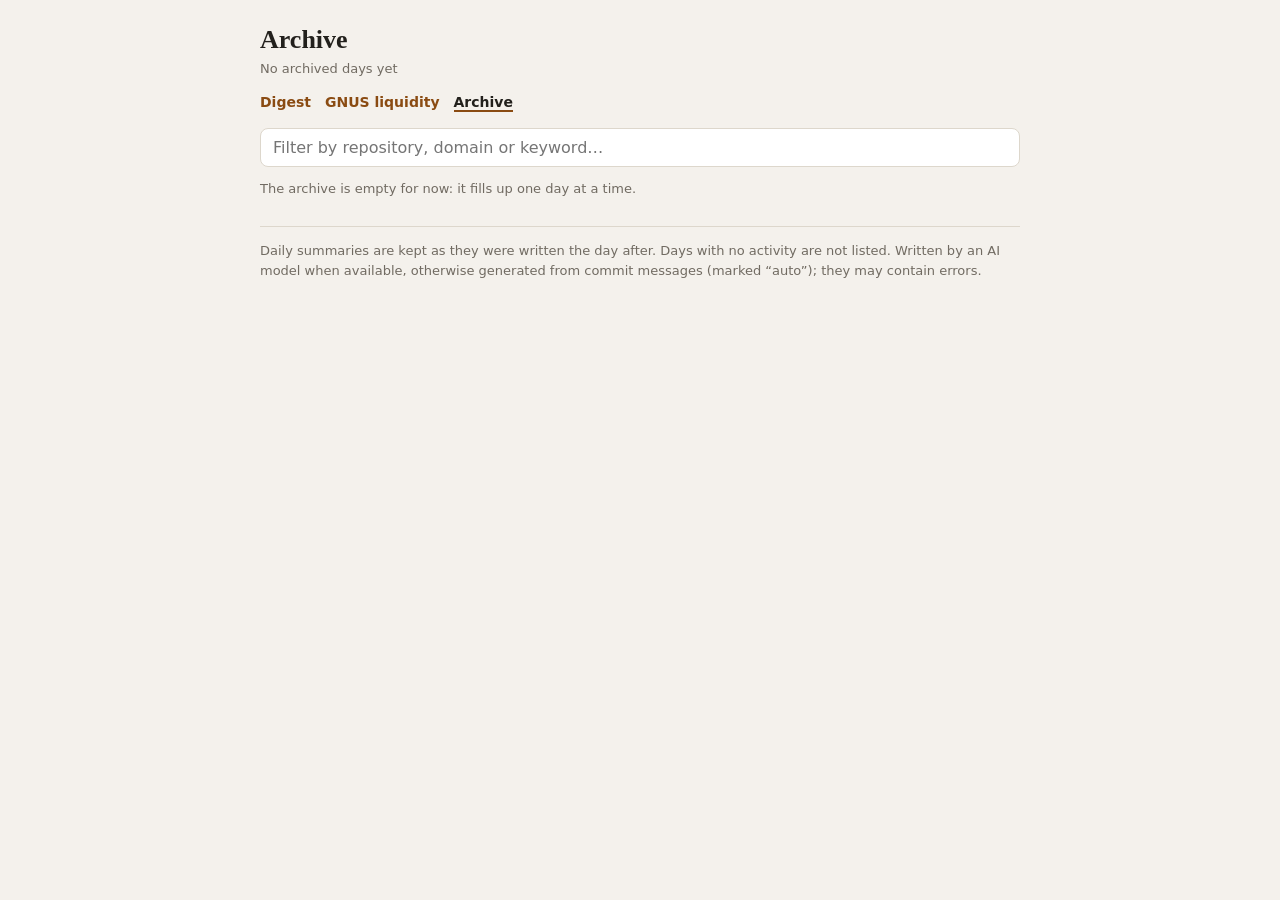
==== public/archive.html @ 00b783f1 "Add files via upload" ====
<!doctype html>
<html lang="en">
<head>
<meta charset="utf-8">
<meta name="viewport" content="width=device-width, initial-scale=1">
<title>GNUS digest — archive</title>
<meta name="description" content="Past daily summaries of the GeniusVentures GitHub activity, grouped by week.">
<meta property="og:type" content="website">
<meta property="og:title" content="GNUS digest — archive">
<meta property="og:description" content="Past daily summaries of the GeniusVentures GitHub activity, grouped by week.">
<meta property="og:url" content="https://gnus-digest.vercel.app/archive.html">
<meta property="og:image" content="https://gnus-digest.vercel.app/og.png">
<meta property="og:image:width" content="1200">
<meta property="og:image:height" content="630">
<meta name="twitter:card" content="summary_large_image">
<meta name="twitter:image" content="https://gnus-digest.vercel.app/og.png">
<link rel="icon" href="data:image/svg+xml,%3Csvg xmlns='http://www.w3.org/2000/svg' viewBox='0 0 100 100'%3E%3Ctext y='.9em' font-size='90'%3E%F0%9F%93%8A%3C/text%3E%3C/svg%3E">
<style>
  :root{--bg:#f4f1ec;--panel:#fff;--ink:#22201c;--mute:#716b62;--line:#ddd7cc;--accent:#8a4b12}
  @media (prefers-color-scheme:dark){:root{--bg:#1d1b18;--panel:#272420;--ink:#ece7de;--mute:#a39b8f;--line:#3a352e;--accent:#e0a367}}
  *{box-sizing:border-box}
  body{margin:0;padding:20px;background:var(--bg);color:var(--ink);font:16px/1.5 Georgia,"Times New Roman",serif}
  main{max-width:760px;margin:0 auto}
  h1{font-size:26px;margin:0 0 2px}
  .sub{color:var(--mute);font:13px system-ui,sans-serif;margin:0 0 18px}
  nav{font:14px system-ui,sans-serif;margin:0 0 18px}
  nav a{color:var(--accent);margin-right:14px;text-decoration:none;font-weight:600}
  nav a[aria-current]{color:var(--ink);border-bottom:2px solid var(--accent)}
  input{width:100%;font:16px system-ui,sans-serif;padding:9px 12px;border:1px solid var(--line);border-radius:8px;background:var(--panel);color:var(--ink);margin:0 0 14px}
  input:focus-visible,summary:focus-visible{outline:2px solid var(--accent);outline-offset:2px}
  details.week{background:var(--panel);border:1px solid var(--line);border-radius:8px;margin-bottom:10px;padding:2px 16px}
  details.week > summary{cursor:pointer;list-style:none;padding:12px 0;font:600 14px system-ui,sans-serif}
  details.week > summary::-webkit-details-marker{display:none}
  details.week > summary::before{content:"▸ ";color:var(--accent)}
  details.week[open] > summary::before{content:"▾ "}
  summary .tot{color:var(--mute);font-weight:400}
  .day{padding:10px 0;border-top:1px solid var(--line)}
  .day .d{font:600 12px system-ui,sans-serif;color:var(--mute);letter-spacing:.03em;margin-bottom:3px}
  .day .t{margin:0 0 6px}
  .chips{display:flex;flex-wrap:wrap;gap:6px}
  .chip{font:12px system-ui,sans-serif;border:1px solid var(--line);border-radius:12px;padding:1px 9px;color:var(--mute)}
  .chip.rel a{color:var(--accent);text-decoration:none;font-weight:600}
  .auto{font:11px system-ui,sans-serif;color:var(--mute);margin-left:6px;border:1px dashed var(--line);border-radius:8px;padding:0 6px}
  footer{margin:30px 0 10px;padding-top:14px;border-top:1px solid var(--line);font:13px/1.55 system-ui,sans-serif;color:var(--mute)}
</style>
</head>
<body>
<main>
  <h1>Archive</h1>
  <p class="sub" id="meta">Loading…</p>
  <nav><a href="./">Digest</a><a href="liquidity.html">GNUS liquidity</a><a href="archive.html" aria-current="page">Archive</a></nav>
  <input id="q" type="search" placeholder="Filter by repository, domain or keyword…" aria-label="Filter the archive">
  <div id="weeks"></div>
  <footer>Daily summaries are kept as they were written the day after. Days with no activity are not listed. Written by an AI model when available, otherwise generated from commit messages (marked “auto”); they may contain errors.</footer>
</main>
<script>
const el = (tag, text, cls) => { const e = document.createElement(tag); if (text != null) e.textContent = text; if (cls) e.className = cls; return e; };
const safeUrl = u => /^https:\/\/github\.com\//.test(u) ? u : null;
const fmtDay = s => new Date(s + 'T12:00:00Z').toLocaleDateString('en-GB', { weekday: 'long', day: 'numeric', month: 'long', year: 'numeric', timeZone: 'UTC' });
const monday = s => { const d = new Date(s + 'T12:00:00Z'); d.setUTCDate(d.getUTCDate() - ((d.getUTCDay() + 6) % 7)); return d.toISOString().slice(0, 10); };

let ALL = [];
function render(filter) {
  const box = document.getElementById('weeks'); box.textContent = '';
  const f = (filter || '').trim().toLowerCase();
  const match = e => !f || [e.text, ...(e.repos || []), ...(e.domains || []).map(x => x.name), ...(e.releases || []).map(r => `${r.repo} ${r.tag}`)].join(' ').toLowerCase().includes(f);
  const weeks = new Map();
  for (const e of ALL.filter(match)) { const k = monday(e.date); if (!weeks.has(k)) weeks.set(k, []); weeks.get(k).push(e); }
  if (!weeks.size) { box.append(el('p', f ? 'Nothing matches this filter.' : 'The archive is empty for now: it fills up one day at a time.', 'sub')); return; }
  let n = 0;
  for (const [wk, entries] of [...weeks].sort((a, b) => b[0].localeCompare(a[0]))) {
    entries.sort((a, b) => b.date.localeCompare(a.date));
    const det = el('details', null, 'week'); if (n++ < 2 || f) det.open = true;
    const repos = new Set(entries.flatMap(e => e.repos || []));
    const sum = el('summary'); sum.append(document.createTextNode('Week of ' + new Date(wk + 'T12:00:00Z').toLocaleDateString('en-GB', { day: 'numeric', month: 'long', year: 'numeric', timeZone: 'UTC' })),
      el('span', ` · ${entries.reduce((s, e) => s + (e.commits || 0), 0)} commits · ${repos.size} repos · ${entries.length} active day${entries.length === 1 ? '' : 's'}`, 'tot'));
    det.append(sum);
    for (const e of entries) {
      const day = el('div', null, 'day'), d = el('div', fmtDay(e.date), 'd'); if (!e.ai) d.append(el('span', 'auto', 'auto'));
      day.append(d, el('p', e.text, 't'));
      const chips = el('div', null, 'chips');
      for (const g of (e.domains || [])) chips.append(el('span', `${g.name} · ${g.commits}`, 'chip'));
      for (const r of (e.releases || [])) { const c = el('span', null, 'chip rel'), a = el('a', `${r.repo} ${r.tag}`); const u = safeUrl(r.url); if (u) { a.href = u; a.target = '_blank'; a.rel = 'noopener noreferrer'; } c.append(a); chips.append(c); }
      if (chips.children.length) day.append(chips);
      det.append(day);
    }
    box.append(det);
  }
}
fetch('archive.json', { cache: 'no-store' }).then(r => r.ok ? r.json() : []).catch(() => []).then(a => {
  ALL = Array.isArray(a) ? a : [];
  document.getElementById('meta').textContent = ALL.length ? `${ALL.length} days of activity since ${new Date(ALL[0].date + 'T12:00:00Z').toLocaleDateString('en-GB', { day: 'numeric', month: 'long', year: 'numeric', timeZone: 'UTC' })}` : 'No archived days yet';
  render('');
  document.getElementById('q').addEventListener('input', e => render(e.target.value));
});
</script>
</body>
</html>
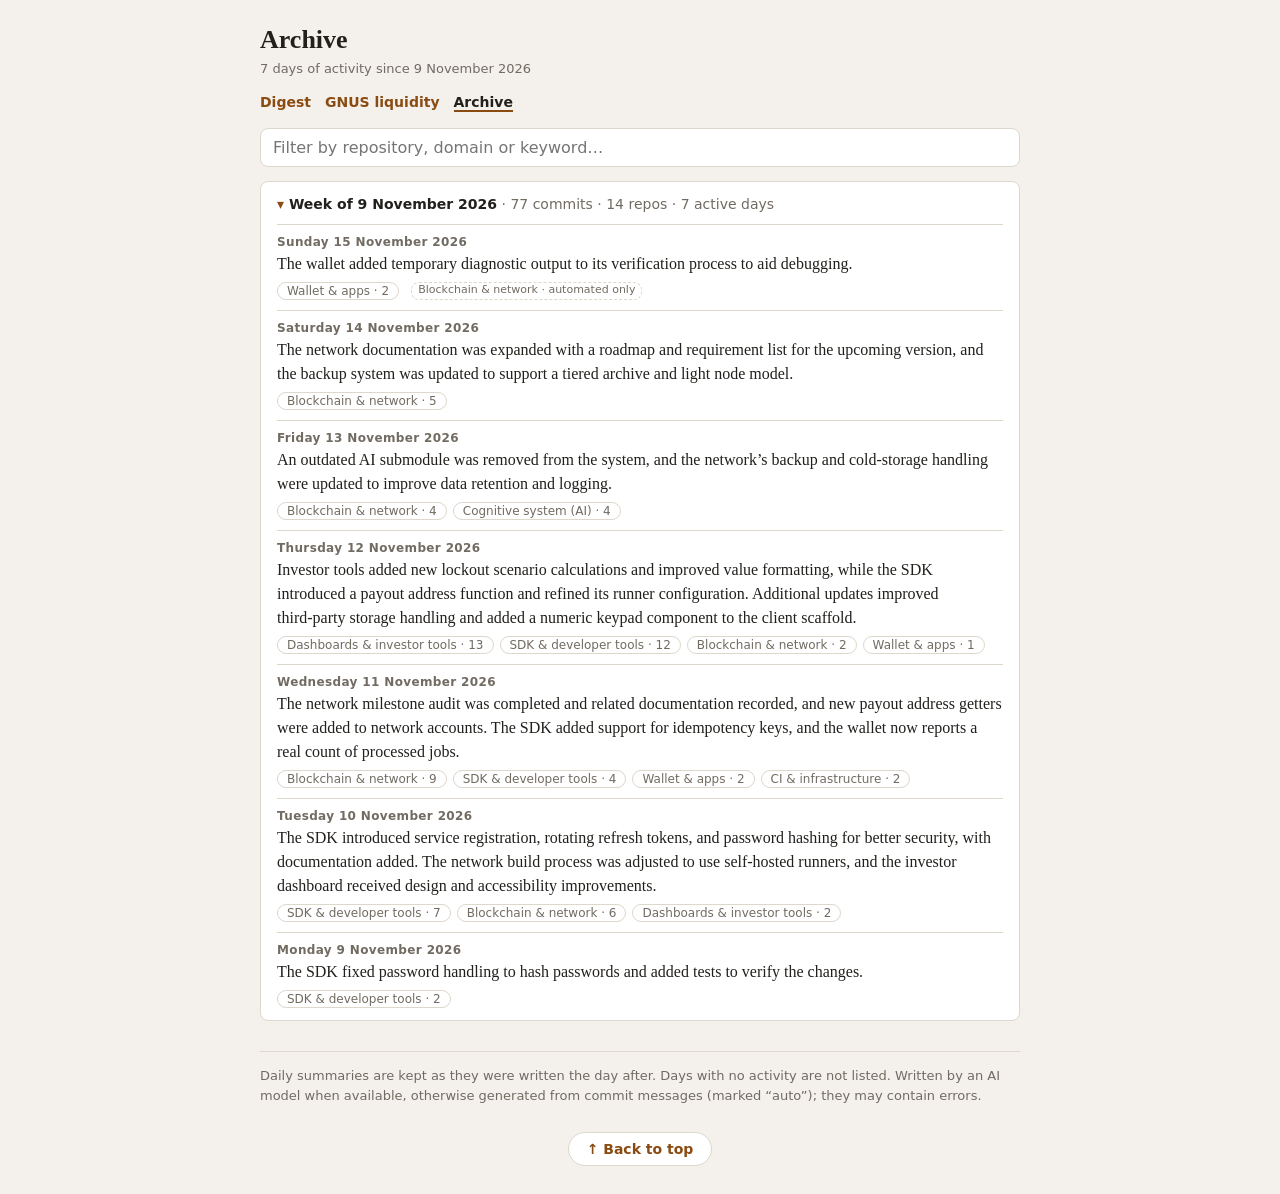
==== commit 3e5fc7c5: "Enhance archive page with back-to-top button Added a 'Back to top' button and updated chip display l" ====
--- a/public/archive.html
+++ b/public/archive.html
@@ -39,9 +39,14 @@
   .day .t{margin:0 0 6px}
   .chips{display:flex;flex-wrap:wrap;gap:6px}
   .chip{font:12px system-ui,sans-serif;border:1px solid var(--line);border-radius:12px;padding:1px 9px;color:var(--mute)}
+  .chip.auto{border-style:dashed}
   .chip.rel a{color:var(--accent);text-decoration:none;font-weight:600}
   .auto{font:11px system-ui,sans-serif;color:var(--mute);margin-left:6px;border:1px dashed var(--line);border-radius:8px;padding:0 6px}
   footer{margin:30px 0 10px;padding-top:14px;border-top:1px solid var(--line);font:13px/1.55 system-ui,sans-serif;color:var(--mute)}
+  .totop{text-align:center;margin:26px 0 8px}
+  .totop button{font:600 14px system-ui,sans-serif;background:var(--panel);color:var(--accent);border:1px solid var(--line);border-radius:20px;padding:8px 18px;cursor:pointer;width:auto}
+  .totop button:hover{border-color:var(--accent)}
+  .totop button:focus-visible{outline:2px solid var(--accent);outline-offset:2px}
 </style>
 </head>
 <body>
@@ -52,8 +57,10 @@
   <input id="q" type="search" placeholder="Filter by repository, domain or keyword…" aria-label="Filter the archive">
   <div id="weeks"></div>
   <footer>Daily summaries are kept as they were written the day after. Days with no activity are not listed. Written by an AI model when available, otherwise generated from commit messages (marked “auto”); they may contain errors.</footer>
+  <div class="totop"><button type="button" id="toTop">↑ Back to top</button></div>
 </main>
 <script>
+document.getElementById('toTop').addEventListener('click', () => window.scrollTo({ top: 0, behavior: window.matchMedia('(prefers-reduced-motion: reduce)').matches ? 'auto' : 'smooth' }));
 const el = (tag, text, cls) => { const e = document.createElement(tag); if (text != null) e.textContent = text; if (cls) e.className = cls; return e; };
 const safeUrl = u => /^https:\/\/github\.com\//.test(u) ? u : null;
 const fmtDay = s => new Date(s + 'T12:00:00Z').toLocaleDateString('en-GB', { weekday: 'long', day: 'numeric', month: 'long', year: 'numeric', timeZone: 'UTC' });
@@ -79,7 +86,7 @@
       const day = el('div', null, 'day'), d = el('div', fmtDay(e.date), 'd'); if (!e.ai) d.append(el('span', 'auto', 'auto'));
       day.append(d, el('p', e.text, 't'));
       const chips = el('div', null, 'chips');
-      for (const g of (e.domains || [])) chips.append(el('span', `${g.name} · ${g.commits}`, 'chip'));
+      for (const g of (e.domains || [])) chips.append(el('span', g.commits ? `${g.name} · ${g.commits}` : `${g.name} · automated only`, g.commits ? 'chip' : 'chip auto'));
       for (const r of (e.releases || [])) { const c = el('span', null, 'chip rel'), a = el('a', `${r.repo} ${r.tag}`); const u = safeUrl(r.url); if (u) { a.href = u; a.target = '_blank'; a.rel = 'noopener noreferrer'; } c.append(a); chips.append(c); }
       if (chips.children.length) day.append(chips);
       det.append(day);
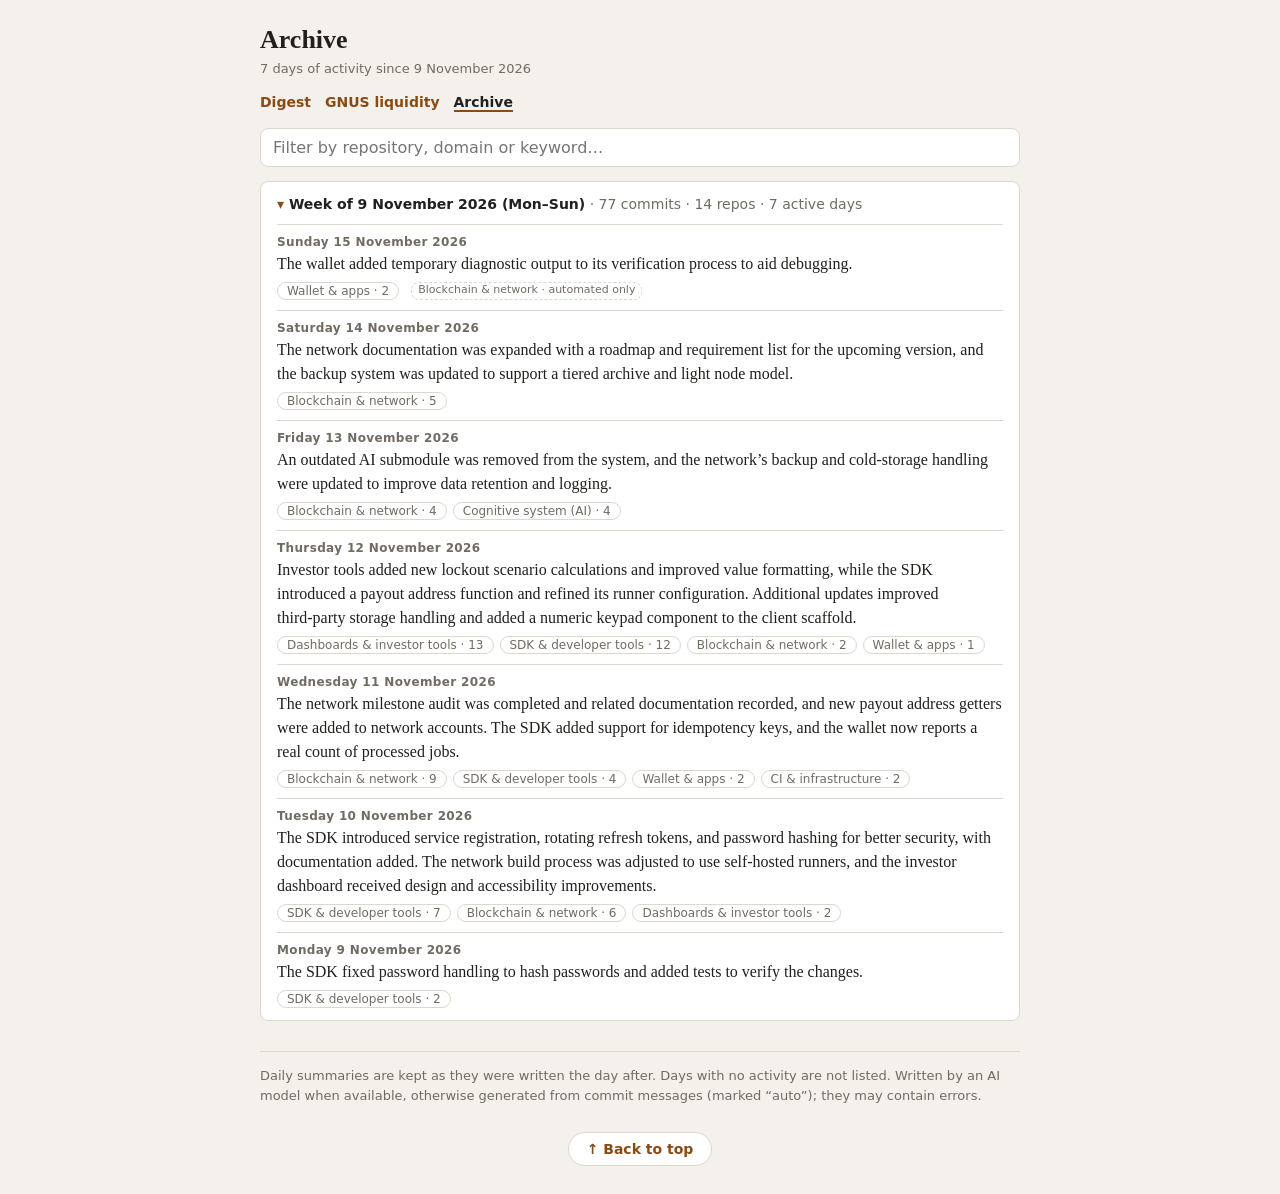
==== commit e8db191a: "Add '(Mon–Sun)' to week summary in archive.html" ====
--- a/public/archive.html
+++ b/public/archive.html
@@ -79,7 +79,7 @@
     entries.sort((a, b) => b.date.localeCompare(a.date));
     const det = el('details', null, 'week'); if (n++ < 2 || f) det.open = true;
     const repos = new Set(entries.flatMap(e => e.repos || []));
-    const sum = el('summary'); sum.append(document.createTextNode('Week of ' + new Date(wk + 'T12:00:00Z').toLocaleDateString('en-GB', { day: 'numeric', month: 'long', year: 'numeric', timeZone: 'UTC' })),
+    const sum = el('summary'); sum.append(document.createTextNode('Week of ' + new Date(wk + 'T12:00:00Z').toLocaleDateString('en-GB', { day: 'numeric', month: 'long', year: 'numeric', timeZone: 'UTC' }) + ' (Mon–Sun)'),
       el('span', ` · ${entries.reduce((s, e) => s + (e.commits || 0), 0)} commits · ${repos.size} repos · ${entries.length} active day${entries.length === 1 ? '' : 's'}`, 'tot'));
     det.append(sum);
     for (const e of entries) {
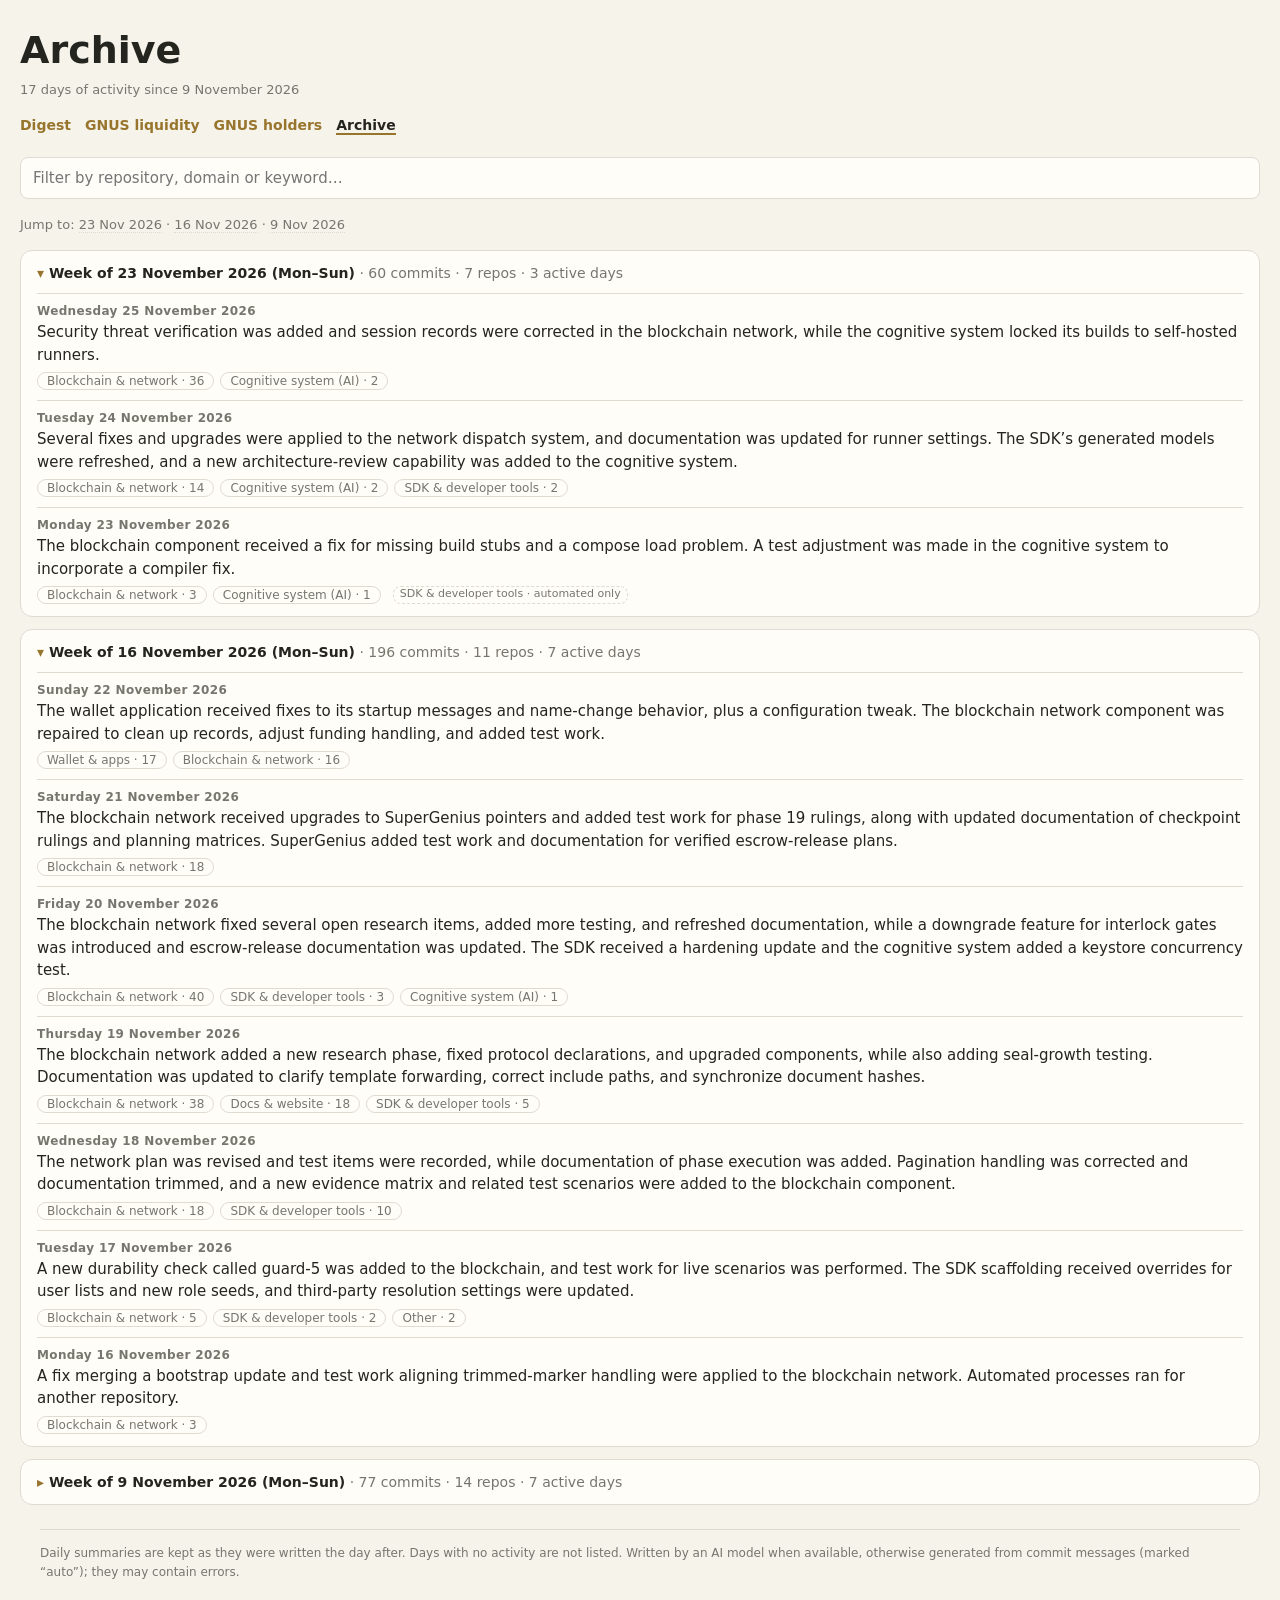
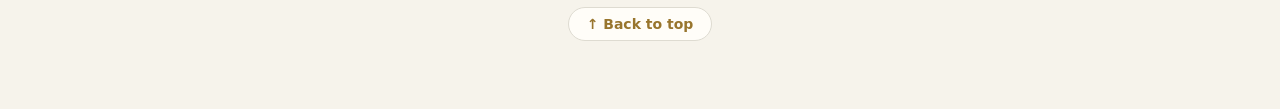
==== commit fbe075db: "feat: unify GNUS Digest pages and navigation" ====
--- a/public/archive.html
+++ b/public/archive.html
@@ -47,14 +47,38 @@
   .totop button{font:600 14px system-ui,sans-serif;background:var(--panel);color:var(--accent);border:1px solid var(--line);border-radius:20px;padding:8px 18px;cursor:pointer;width:auto}
   .totop button:hover{border-color:var(--accent)}
   .totop button:focus-visible{outline:2px solid var(--accent);outline-offset:2px}
+
+  nav.jump {
+    font: 13px/1.8 system-ui, sans-serif;
+    color: var(--mute);
+    margin: 0 0 14px;
+  }
+  nav.jump a {
+    color: var(--mute);
+    font-weight: 400;
+    margin: 0;
+    text-decoration: none;
+    border-bottom: 1px dotted var(--line);
+  }
+  nav.jump a:hover {
+    color: var(--accent);
+    border-bottom-color: var(--accent);
+  }
+  details.week {
+    scroll-margin-top: 12px;
+  }
 </style>
+  <link rel="stylesheet" href="site.css">
 </head>
 <body>
 <main>
   <h1>Archive</h1>
   <p class="sub" id="meta">Loading…</p>
-  <nav><a href="./">Digest</a><a href="liquidity.html">GNUS liquidity</a><a href="archive.html" aria-current="page">Archive</a></nav>
+  <nav><a href="./">Digest</a><a href="liquidity.html">GNUS liquidity</a><a href="holders.html">GNUS holders</a><a href="archive.html" aria-current="page">Archive</a></nav>
   <input id="q" type="search" placeholder="Filter by repository, domain or keyword…" aria-label="Filter the archive">
+  <nav class="jump" id="weekJump" aria-label="Jump to archive week" hidden>
+    Jump to:
+  </nav>
   <div id="weeks"></div>
   <footer>Daily summaries are kept as they were written the day after. Days with no activity are not listed. Written by an AI model when available, otherwise generated from commit messages (marked “auto”); they may contain errors.</footer>
   <div class="totop"><button type="button" id="toTop">↑ Back to top</button></div>
@@ -68,7 +92,12 @@
 
 let ALL = [];
 function render(filter) {
-  const box = document.getElementById('weeks'); box.textContent = '';
+  const box = document.getElementById('weeks');
+  box.textContent = '';
+
+  const jump = document.getElementById('weekJump');
+  jump.replaceChildren(document.createTextNode('Jump to: '));
+  jump.hidden = true;
   const f = (filter || '').trim().toLowerCase();
   const match = e => !f || [e.text, ...(e.repos || []), ...(e.domains || []).map(x => x.name), ...(e.releases || []).map(r => `${r.repo} ${r.tag}`)].join(' ').toLowerCase().includes(f);
   const weeks = new Map();
@@ -77,7 +106,26 @@
   let n = 0;
   for (const [wk, entries] of [...weeks].sort((a, b) => b[0].localeCompare(a[0]))) {
     entries.sort((a, b) => b.date.localeCompare(a.date));
-    const det = el('details', null, 'week'); if (n++ < 2 || f) det.open = true;
+    const det = el('details', null, 'week');
+    det.id = 'week-' + wk;
+    if (n++ < 2 || f) det.open = true;
+
+    const jumpDate = new Date(wk + 'T12:00:00Z').toLocaleDateString('en-GB', {
+      day: 'numeric',
+      month: 'short',
+      year: 'numeric',
+      timeZone: 'UTC'
+    });
+
+    if (jump.querySelector('a')) {
+      jump.append(document.createTextNode(' · '));
+    }
+
+    const jumpLink = el('a', jumpDate);
+    jumpLink.href = '#' + det.id;
+    jump.append(jumpLink);
+    jump.hidden = false;
+
     const repos = new Set(entries.flatMap(e => e.repos || []));
     const sum = el('summary'); sum.append(document.createTextNode('Week of ' + new Date(wk + 'T12:00:00Z').toLocaleDateString('en-GB', { day: 'numeric', month: 'long', year: 'numeric', timeZone: 'UTC' }) + ' (Mon–Sun)'),
       el('span', ` · ${entries.reduce((s, e) => s + (e.commits || 0), 0)} commits · ${repos.size} repos · ${entries.length} active day${entries.length === 1 ? '' : 's'}`, 'tot'));
--- a/public/site.css
+++ b/public/site.css
@@ -0,0 +1,246 @@
+:root {
+  color-scheme: light dark;
+  --bg: #f6f3eb;
+  --panel: #fffdf8;
+  --ink: #25251f;
+  --mute: #77766e;
+  --line: #dedbd1;
+  --accent: #98752d;
+  --good: #287a49;
+  --bad: #b43d32;
+}
+
+@media (prefers-color-scheme: dark) {
+  :root {
+    --bg: #171814;
+    --panel: #22231e;
+    --ink: #eeede5;
+    --mute: #aaa99f;
+    --line: #414139;
+    --accent: #d8b56c;
+    --good: #75c792;
+    --bad: #f08a80;
+  }
+}
+
+* {
+  box-sizing: border-box;
+}
+
+html {
+  scroll-behavior: smooth;
+}
+
+body {
+  margin: 0;
+  padding: 0;
+  background: var(--bg);
+  color: var(--ink);
+  font: 15px/1.5 system-ui, sans-serif;
+}
+
+main {
+  width: 100%;
+  max-width: 1600px;
+  margin: 0 auto;
+  padding: 28px 20px 60px;
+}
+
+nav {
+  font: 14px system-ui, sans-serif;
+  margin: 0 0 24px;
+}
+
+nav a {
+  color: var(--accent);
+  margin-right: 14px;
+  text-decoration: none;
+  font-weight: 600;
+}
+
+nav a:hover {
+  text-decoration: underline;
+  text-underline-offset: 4px;
+}
+
+nav a[aria-current] {
+  color: var(--ink);
+  border-bottom: 2px solid var(--accent);
+}
+
+h1 {
+  font-size: clamp(27px, 5vw, 38px);
+  line-height: 1.2;
+  margin: 0 0 8px;
+}
+
+h2 {
+  font-size: 18px;
+  line-height: 1.35;
+  margin: 24px 0 10px;
+  color: var(--ink);
+  letter-spacing: normal;
+  text-transform: none;
+}
+
+h3 {
+  color: var(--ink);
+}
+
+.sub,
+.muted {
+  color: var(--mute);
+}
+
+.sub {
+  font-size: 13px;
+  margin: 0 0 20px;
+}
+
+.card,
+.panel,
+details.week,
+.info > div,
+.notice,
+.table-wrap,
+.wrap {
+  background: var(--panel);
+  border: 1px solid var(--line);
+  border-radius: 12px;
+}
+
+.card,
+.panel {
+  padding: 16px;
+}
+
+.card {
+  margin-bottom: 12px;
+}
+
+.panel {
+  width: 100%;
+  max-width: 1200px;
+  margin: 14px auto;
+}
+
+details.week {
+  margin-bottom: 12px;
+  padding: 2px 16px;
+}
+
+input,
+textarea,
+select,
+button {
+  font: inherit;
+  border: 1px solid var(--line);
+  border-radius: 8px;
+  padding: 9px 12px;
+  background: var(--panel);
+  color: var(--ink);
+}
+
+button {
+  cursor: pointer;
+  font-weight: 650;
+}
+
+button:hover:not(:disabled) {
+  border-color: var(--accent);
+}
+
+button:disabled {
+  opacity: .5;
+  cursor: wait;
+}
+
+button.active {
+  border-color: var(--accent);
+  color: var(--accent);
+}
+
+input:focus-visible,
+textarea:focus-visible,
+select:focus-visible,
+button:focus-visible,
+summary:focus-visible {
+  outline: 2px solid var(--accent);
+  outline-offset: 2px;
+}
+
+input,
+textarea,
+select {
+  accent-color: var(--accent);
+}
+
+table {
+  border-collapse: collapse;
+}
+
+th,
+td {
+  border-bottom: 1px solid var(--line);
+}
+
+th {
+  color: var(--mute);
+}
+
+td a,
+a {
+  text-decoration-color: var(--line);
+}
+
+footer {
+  width: 100%;
+  max-width: 1200px;
+  margin: 24px auto 0;
+  padding-top: 14px;
+  border-top: 1px solid var(--line);
+  color: var(--mute);
+  font: 12px/1.55 system-ui, sans-serif;
+}
+
+footer a {
+  color: var(--accent);
+}
+
+.totop button {
+  background: var(--panel);
+  color: var(--accent);
+  border: 1px solid var(--line);
+  border-radius: 20px;
+}
+
+@media (max-width: 600px) {
+  main {
+    padding: 20px 12px 40px;
+  }
+
+  .card,
+  .panel {
+    padding: 12px;
+  }
+
+  nav {
+    display: flex;
+    flex-wrap: wrap;
+    gap: 8px 14px;
+  }
+
+  nav a {
+    margin-right: 0;
+  }
+
+  h1 {
+    font-size: 27px;
+  }
+}
+
+
+.totop {
+  text-align: center;
+  margin: 26px 0 8px;
+}
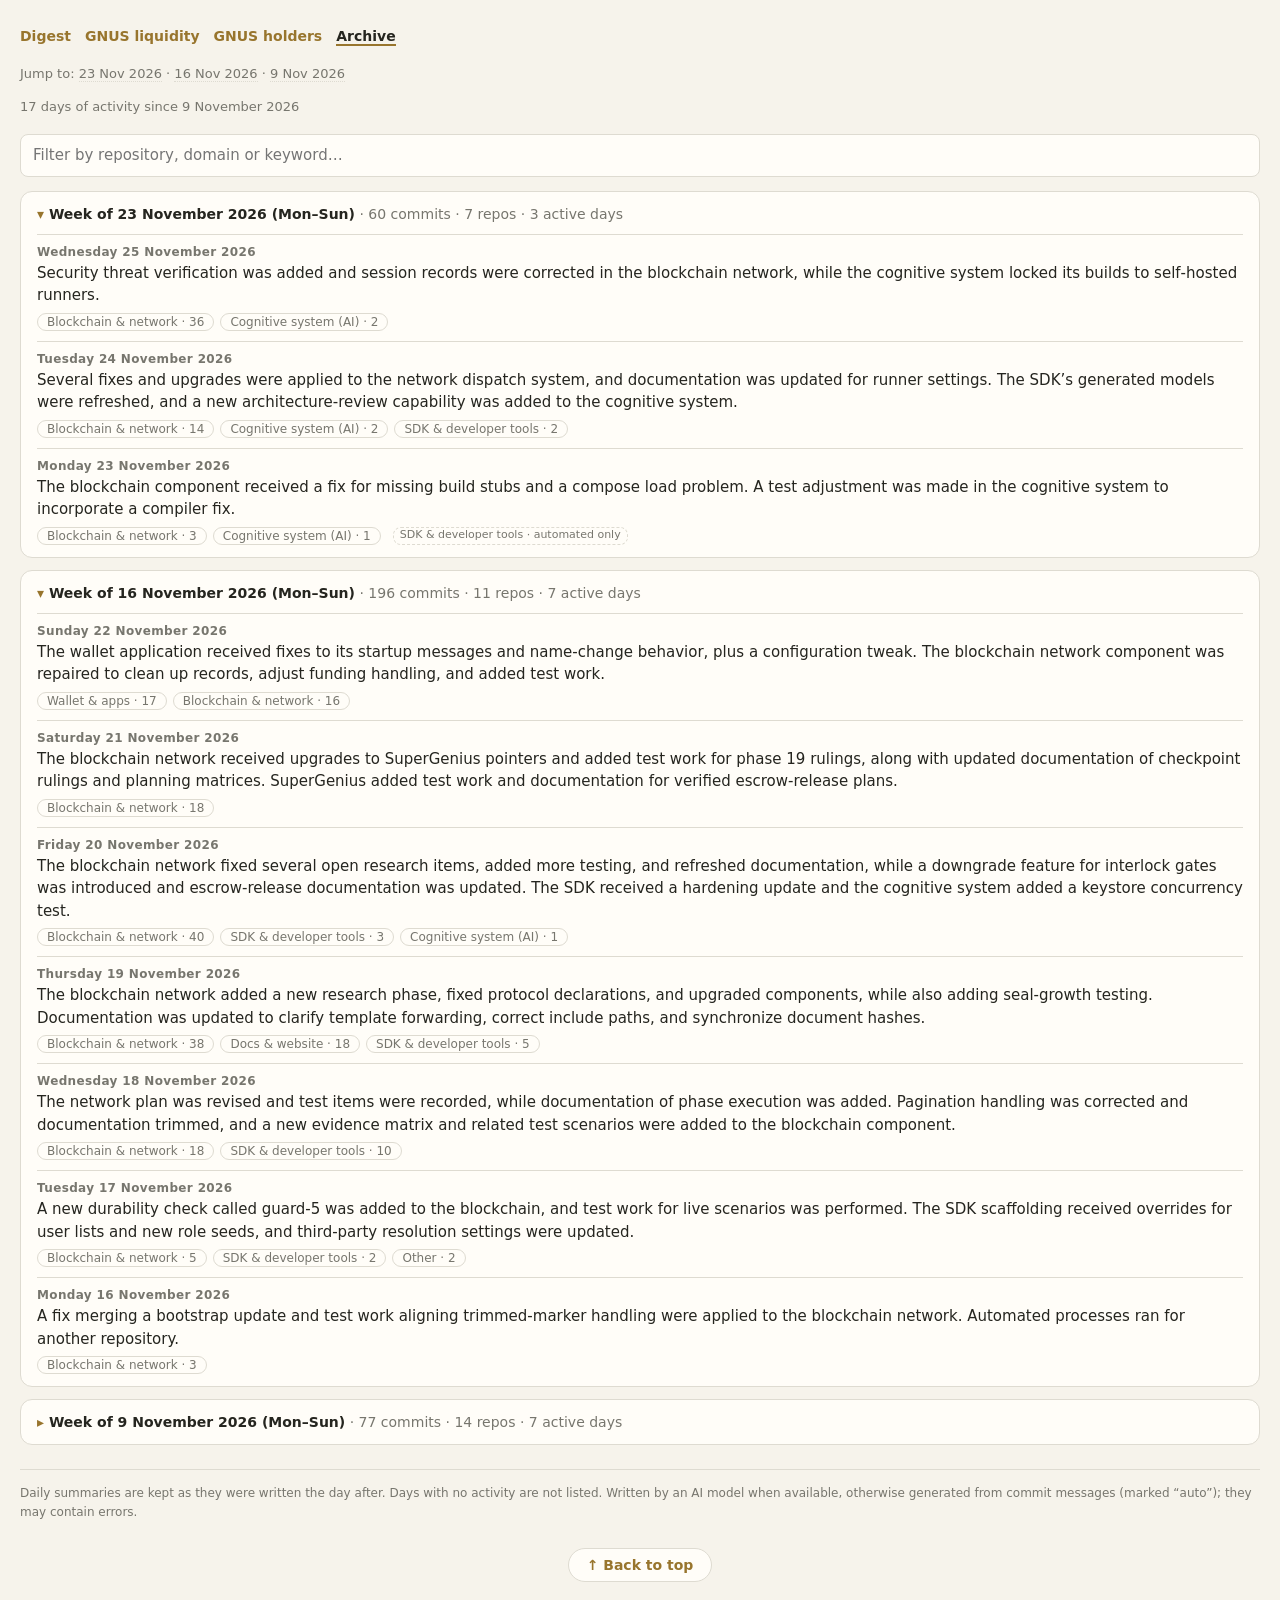
==== commit 31586caf: "Harmonize site styles and responsive layouts" ====
--- a/public/archive.html
+++ b/public/archive.html
@@ -15,70 +15,19 @@
 <meta name="twitter:card" content="summary_large_image">
 <meta name="twitter:image" content="https://gnus-digest.vercel.app/og.png">
 <link rel="icon" href="data:image/svg+xml,%3Csvg xmlns='http://www.w3.org/2000/svg' viewBox='0 0 100 100'%3E%3Ctext y='.9em' font-size='90'%3E%F0%9F%93%8A%3C/text%3E%3C/svg%3E">
-<style>
-  :root{--bg:#f4f1ec;--panel:#fff;--ink:#22201c;--mute:#716b62;--line:#ddd7cc;--accent:#8a4b12}
-  @media (prefers-color-scheme:dark){:root{--bg:#1d1b18;--panel:#272420;--ink:#ece7de;--mute:#a39b8f;--line:#3a352e;--accent:#e0a367}}
-  *{box-sizing:border-box}
-  body{margin:0;padding:20px;background:var(--bg);color:var(--ink);font:16px/1.5 Georgia,"Times New Roman",serif}
-  main{max-width:760px;margin:0 auto}
-  h1{font-size:26px;margin:0 0 2px}
-  .sub{color:var(--mute);font:13px system-ui,sans-serif;margin:0 0 18px}
-  nav{font:14px system-ui,sans-serif;margin:0 0 18px}
-  nav a{color:var(--accent);margin-right:14px;text-decoration:none;font-weight:600}
-  nav a[aria-current]{color:var(--ink);border-bottom:2px solid var(--accent)}
-  input{width:100%;font:16px system-ui,sans-serif;padding:9px 12px;border:1px solid var(--line);border-radius:8px;background:var(--panel);color:var(--ink);margin:0 0 14px}
-  input:focus-visible,summary:focus-visible{outline:2px solid var(--accent);outline-offset:2px}
-  details.week{background:var(--panel);border:1px solid var(--line);border-radius:8px;margin-bottom:10px;padding:2px 16px}
-  details.week > summary{cursor:pointer;list-style:none;padding:12px 0;font:600 14px system-ui,sans-serif}
-  details.week > summary::-webkit-details-marker{display:none}
-  details.week > summary::before{content:"▸ ";color:var(--accent)}
-  details.week[open] > summary::before{content:"▾ "}
-  summary .tot{color:var(--mute);font-weight:400}
-  .day{padding:10px 0;border-top:1px solid var(--line)}
-  .day .d{font:600 12px system-ui,sans-serif;color:var(--mute);letter-spacing:.03em;margin-bottom:3px}
-  .day .t{margin:0 0 6px}
-  .chips{display:flex;flex-wrap:wrap;gap:6px}
-  .chip{font:12px system-ui,sans-serif;border:1px solid var(--line);border-radius:12px;padding:1px 9px;color:var(--mute)}
-  .chip.auto{border-style:dashed}
-  .chip.rel a{color:var(--accent);text-decoration:none;font-weight:600}
-  .auto{font:11px system-ui,sans-serif;color:var(--mute);margin-left:6px;border:1px dashed var(--line);border-radius:8px;padding:0 6px}
-  footer{margin:30px 0 10px;padding-top:14px;border-top:1px solid var(--line);font:13px/1.55 system-ui,sans-serif;color:var(--mute)}
-  .totop{text-align:center;margin:26px 0 8px}
-  .totop button{font:600 14px system-ui,sans-serif;background:var(--panel);color:var(--accent);border:1px solid var(--line);border-radius:20px;padding:8px 18px;cursor:pointer;width:auto}
-  .totop button:hover{border-color:var(--accent)}
-  .totop button:focus-visible{outline:2px solid var(--accent);outline-offset:2px}
 
-  nav.jump {
-    font: 13px/1.8 system-ui, sans-serif;
-    color: var(--mute);
-    margin: 0 0 14px;
-  }
-  nav.jump a {
-    color: var(--mute);
-    font-weight: 400;
-    margin: 0;
-    text-decoration: none;
-    border-bottom: 1px dotted var(--line);
-  }
-  nav.jump a:hover {
-    color: var(--accent);
-    border-bottom-color: var(--accent);
-  }
-  details.week {
-    scroll-margin-top: 12px;
-  }
-</style>
   <link rel="stylesheet" href="site.css">
 </head>
-<body>
+<body class="archive-page">
 <main>
-  <h1>Archive</h1>
-  <p class="sub" id="meta">Loading…</p>
+
   <nav><a href="./">Digest</a><a href="liquidity.html">GNUS liquidity</a><a href="holders.html">GNUS holders</a><a href="archive.html" aria-current="page">Archive</a></nav>
-  <input id="q" type="search" placeholder="Filter by repository, domain or keyword…" aria-label="Filter the archive">
+  <h1 class="sr-only">Archive</h1>
   <nav class="jump" id="weekJump" aria-label="Jump to archive week" hidden>
     Jump to:
   </nav>
+  <p class="sub" id="meta">Loading…</p>
+  <input id="q" type="search" placeholder="Filter by repository, domain or keyword…" aria-label="Filter the archive">
   <div id="weeks"></div>
   <footer>Daily summaries are kept as they were written the day after. Days with no activity are not listed. Written by an AI model when available, otherwise generated from commit messages (marked “auto”); they may contain errors.</footer>
   <div class="totop"><button type="button" id="toTop">↑ Back to top</button></div>
--- a/public/site.css
+++ b/public/site.css
@@ -1,3 +1,1875 @@
+/* GNUS DIGEST — PAGE-SPECIFIC STYLES */
+
+/* =====================================================
+   INDEX-PAGE — STYLES SPECIFIQUES
+   Palette, navigation et composants hérités du socle commun
+   ===================================================== */
+
+
+
+
+
+
+
+
+@media (prefers-color-scheme:dark) {
+
+}
+
+
+
+
+:where(body.index-page) * {
+box-sizing:border-box
+}
+
+
+
+
+body:where(.index-page) {
+margin:0;padding:20px;background:var(--bg);color:var(--ink);font:16px/1.5 Georgia,"Times New Roman",serif
+}
+
+
+
+
+:where(body.index-page) main {
+max-width:760px;margin:0 auto
+}
+
+
+
+
+:where(body.index-page) h1 {
+font-size:26px;margin:0 0 2px
+}
+
+
+
+
+:where(body.index-page) .sub {
+color:var(--mute);font:13px system-ui,sans-serif;margin:0 0 22px
+}
+
+
+
+
+:where(body.index-page) h2 {
+font:600 13px system-ui,sans-serif;letter-spacing:.08em;text-transform:uppercase;color:var(--accent);margin:26px 0 8px
+}
+
+
+
+
+:where(body.index-page) .card {
+background:var(--panel);border:1px solid var(--line);border-radius:8px;padding:14px 16px;margin-bottom:10px
+}
+
+
+
+
+:where(body.index-page) .date {
+font:600 13px system-ui,sans-serif;color:var(--mute);margin-bottom:4px
+}
+
+
+
+
+:where(body.index-page) details {
+margin-top:8px;font:14px/1.45 system-ui,sans-serif;color:var(--mute)
+}
+
+
+
+
+:where(body.index-page) summary {
+cursor:pointer;color:var(--accent)
+}
+
+
+
+
+:where(body.index-page) details a {
+color:inherit;font-weight:600
+}
+
+
+
+
+:where(body.index-page) ul {
+margin:6px 0 0;padding-left:18px
+}
+
+
+
+
+:where(body.index-page) .stats {
+display:flex;flex-wrap:wrap;gap:8px 18px;font:14px system-ui,sans-serif;color:var(--mute);margin-top:6px
+}
+
+
+
+
+:where(body.index-page) .stats b {
+color:var(--ink)
+}
+
+
+
+
+:where(body.index-page) h3 {
+font:600 15px system-ui,sans-serif;margin:16px 0 6px
+}
+
+
+
+
+:where(body.index-page) h3 a {
+color:var(--ink);text-decoration:none;border-bottom:1px solid var(--line)
+}
+
+
+
+
+:where(body.index-page) .trow {
+display:flex;justify-content:space-between;gap:12px;align-items:baseline
+}
+
+
+
+
+:where(body.index-page) .trow b {
+font:700 13px system-ui,sans-serif;letter-spacing:.02em
+}
+
+
+
+
+:where(body.index-page) .pct {
+font:700 13px system-ui,sans-serif;color:var(--accent);white-space:nowrap
+}
+
+
+
+
+:where(body.index-page) .segs {
+display:flex;gap:3px;margin:10px 0 6px
+}
+
+
+
+
+:where(body.index-page) .seg {
+flex:1;height:8px;border-radius:2px;background:var(--line)
+}
+
+
+
+
+:where(body.index-page) .seg.done {
+background:var(--accent)
+}
+:where(body.index-page) .seg.progress {
+background:var(--accent);opacity:.45
+}
+
+
+
+
+:where(body.index-page) .legend {
+font:12px system-ui,sans-serif;color:var(--mute);margin-bottom:8px
+}
+
+
+
+
+:where(body.index-page) .it {
+font:14px/1.45 system-ui,sans-serif;padding:2px 0
+}
+:where(body.index-page) .it .t {
+color:var(--mute);font-size:12px
+}
+
+
+
+
+:where(body.index-page) .note {
+font:13px/1.45 system-ui,sans-serif;color:var(--mute);border-left:2px solid var(--accent);padding-left:10px;margin-top:8px
+}
+
+
+
+
+:where(body.index-page) .badge {
+display:inline-block;font:600 12px system-ui,sans-serif;padding:1px 8px;border-radius:10px;border:1px solid var(--line);color:var(--mute);margin-right:8px
+}
+
+
+
+
+:where(body.index-page) .badge.done {
+color:#2e7d32;border-color:#2e7d32
+}
+:where(body.index-page) .badge.progress {
+color:var(--accent);border-color:var(--accent)
+}
+
+
+
+
+:where(body.index-page) .srow {
+padding:8px 0;border-bottom:1px solid var(--line);font:14px/1.45 system-ui,sans-serif
+}
+:where(body.index-page) .srow:last-child {
+border-bottom:0
+}
+
+
+
+
+:where(body.index-page) .srow .d {
+color:var(--mute);font-size:13px;margin-top:2px
+}
+
+
+
+
+:where(body.index-page) .srow .m {
+color:var(--mute);font-size:13px
+}
+
+
+
+
+:where(body.index-page) .srow a {
+color:var(--ink);font-weight:600;text-decoration:none;border-bottom:1px solid var(--line)
+}
+
+
+
+
+:where(body.index-page) .notice {
+border-left:3px solid var(--accent)
+}
+
+
+
+
+:where(body.index-page) .notice .w {
+font:600 14px system-ui,sans-serif;color:var(--accent);margin-bottom:4px
+}
+
+
+
+
+:where(body.index-page) .kv {
+display:grid;grid-template-columns:repeat(auto-fit,minmax(210px,1fr));gap:14px 22px
+}
+
+
+
+
+:where(body.index-page) .kv .k {
+font:600 11px system-ui,sans-serif;letter-spacing:.07em;text-transform:uppercase;color:var(--mute);margin-bottom:3px
+}
+
+
+
+
+:where(body.index-page) .kv .v {
+font:15px/1.4 system-ui,sans-serif
+}
+
+
+
+
+:where(body.index-page) .kv .v .badge {
+margin-right:0
+}
+
+
+
+
+:where(body.index-page) .kv a {
+color:var(--accent);text-decoration:none;font-weight:600;border-bottom:1px solid var(--line)
+}
+
+
+
+
+:where(body.index-page) .warn {
+border-left:3px solid #c0392b
+}
+
+
+
+
+:where(body.index-page) .warn .w {
+font:600 14px system-ui,sans-serif;color:#c0392b;margin-bottom:4px
+}
+
+
+
+
+:where(body.index-page) .grid2 {
+display:grid;grid-template-columns:repeat(auto-fit,minmax(260px,1fr));gap:10px
+}
+
+
+
+
+:where(body.index-page) .grid2 .card {
+margin-bottom:0
+}
+
+
+
+
+:where(body.index-page) svg.chart {
+width:100%;height:auto;color:var(--accent);display:block;margin:6px 0 2px
+}
+
+
+
+
+:where(body.index-page) .arrow {
+color:var(--mute);margin:0 6px
+}
+
+
+
+
+:where(body.index-page) .srow .bad {
+color:#c0392b;font-weight:600
+}
+
+
+
+
+:where(body.index-page) .srow .mbar {
+margin:5px 0 2px
+}
+
+
+
+
+:where(body.index-page) nav.jump {
+font:13px/1.8 system-ui,sans-serif;color:var(--mute);margin:-6px 0 14px
+}
+
+
+
+
+:where(body.index-page) nav.jump a {
+color:var(--mute);font-weight:400;margin:0;text-decoration:none;border-bottom:1px dotted var(--line)
+}
+
+
+
+
+:where(body.index-page) nav.jump a:hover {
+color:var(--accent);border-bottom-color:var(--accent)
+}
+
+
+
+
+:where(body.index-page) h2 {
+scroll-margin-top:12px
+}
+
+
+
+
+@media (prefers-reduced-motion:no-preference) {
+html {
+scroll-behavior:smooth
+}
+}
+
+
+
+
+:where(body.index-page) .sofar {
+margin-left:8px;font:11px system-ui,sans-serif;color:var(--accent);border:1px solid var(--line);border-radius:8px;padding:0 7px;letter-spacing:0;text-transform:none
+}
+
+
+
+
+:where(body.index-page) .autoline {
+font:13px/1.45 system-ui,sans-serif;color:var(--mute);margin-top:10px;padding-top:8px;border-top:1px dashed var(--line)
+}
+
+
+
+
+:where(body.index-page) .ms {
+padding:8px 0;border-bottom:1px solid var(--line);font:14px/1.45 system-ui,sans-serif
+}
+:where(body.index-page) .ms:last-child {
+border-bottom:0
+}
+
+
+
+
+:where(body.index-page) .ms a {
+color:var(--ink);font-weight:600;text-decoration:none;border-bottom:1px solid var(--line)
+}
+
+
+
+
+:where(body.index-page) .ms .m {
+color:var(--mute);font-size:13px
+}
+
+
+
+
+:where(body.index-page) .ms .mh {
+font:600 14px system-ui,sans-serif
+}
+
+
+
+
+:where(body.index-page) .ms .msub {
+margin:8px 0 0 12px;padding-left:10px;border-left:2px solid var(--line)
+}
+
+
+
+
+:where(body.index-page) .mbar {
+height:6px;background:var(--line);border-radius:3px;margin:6px 0 3px
+}
+:where(body.index-page) .mbar i {
+display:block;height:100%;background:var(--accent);border-radius:3px
+}
+
+
+
+
+:where(body.index-page) .pr .b {
+flex:1;min-width:0
+}
+
+
+
+
+:where(body.index-page) .pr .b a {
+display:block
+}
+
+
+
+
+:where(body.index-page) .pr .b span.m {
+display:block;font-size:12.5px;margin-top:1px;white-space:nowrap;overflow:hidden;text-overflow:ellipsis
+}
+
+
+
+
+:where(body.index-page) .dsum {
+margin:8px 0 4px;font-size:15px;line-height:1.5
+}
+
+
+
+
+:where(body.index-page) .chip.auto {
+border-style:dashed
+}
+
+
+
+
+:where(body.index-page) footer {
+margin:34px 0 10px;padding-top:14px;border-top:1px solid var(--line);font:13px/1.55 system-ui,sans-serif;color:var(--mute)
+}
+
+
+
+
+:where(body.index-page) footer p {
+margin:0 0 8px
+}
+
+
+
+
+:where(body.index-page) footer a {
+color:var(--accent)
+}
+
+
+
+
+:where(body.index-page) .totop {
+text-align:center;margin:26px 0 8px
+}
+
+
+
+
+:where(body.index-page) .totop button {
+font:600 14px system-ui,sans-serif;background:var(--panel);color:var(--accent);border:1px solid var(--line);border-radius:20px;padding:8px 18px;cursor:pointer;width:auto
+}
+
+
+
+
+:where(body.index-page) .totop button:hover {
+border-color:var(--accent)
+}
+
+
+
+
+:where(body.index-page) .totop button:focus-visible {
+outline:2px solid var(--accent);outline-offset:2px
+}
+
+
+
+
+:where(body.index-page) details .np {
+margin:0 0 1.4em;font:14px/1.65 system-ui,sans-serif
+}
+
+
+
+
+:where(body.index-page) details .nh {
+margin:1.8em 0 .6em
+}
+
+
+
+
+:where(body.index-page) details > summary + .nh {
+margin-top:1em
+}
+
+
+
+
+:where(body.index-page) .chips {
+display:flex;flex-wrap:wrap;gap:6px;margin:8px 0
+}
+
+
+
+
+:where(body.index-page) .chip {
+font:12px system-ui,sans-serif;border:1px solid var(--line);border-radius:12px;padding:1px 9px;color:var(--mute)
+}
+
+
+
+
+:where(body.index-page) .chip b {
+color:var(--ink)
+}
+
+
+
+
+:where(body.index-page) .big {
+font:700 22px system-ui,sans-serif
+}
+
+
+
+
+:where(body.index-page) .big small {
+font:13px system-ui,sans-serif;color:var(--mute);font-weight:400
+}
+
+
+
+
+:where(body.index-page) ul.hl {
+margin:8px 0 0;padding-left:18px;font:13px/1.45 system-ui,sans-serif;color:var(--mute)
+}
+
+
+
+
+:where(body.index-page) .dom {
+font:600 12px system-ui,sans-serif;letter-spacing:.05em;text-transform:uppercase;color:var(--accent);margin:10px 0 2px
+}
+
+
+
+
+:where(body.index-page) nav {
+font:14px system-ui,sans-serif;margin:0 0 18px
+}
+
+
+
+
+:where(body.index-page) nav a {
+color:var(--accent);margin-right:14px;text-decoration:none;font-weight:600
+}
+
+
+
+
+:where(body.index-page) nav a[aria-current] {
+color:var(--ink);border-bottom:2px solid var(--accent)
+}
+
+
+
+
+:where(body.index-page) .pr {
+display:flex;gap:8px;align-items:baseline;padding:5px 0;border-bottom:1px solid var(--line);font:14px/1.4 system-ui,sans-serif
+}
+
+
+
+
+:where(body.index-page) .pr:last-child {
+border-bottom:0
+}
+
+
+
+
+:where(body.index-page) .tag {
+flex:none;min-width:92px;text-align:center;font-size:11px;font-weight:700;text-transform:uppercase;letter-spacing:.04em;padding:1px 6px;border-radius:4px;border:1px solid var(--line);color:var(--mute)
+}
+
+
+
+
+:where(body.index-page) .tag.merged {
+color:#2e7d32;border-color:#2e7d32
+}
+:where(body.index-page) .tag.opened {
+color:var(--accent);border-color:var(--accent)
+}
+
+
+
+
+:where(body.index-page) .pr a {
+color:var(--ink);text-decoration:none;font-weight:600
+}
+:where(body.index-page) .pr span.m {
+color:var(--mute)
+}
+
+
+
+
+/* =====================================================
+   ARCHIVE-PAGE — STYLES SPECIFIQUES
+   Palette, navigation et composants hérités du socle commun
+   ===================================================== */
+
+
+
+
+
+
+
+
+@media (prefers-color-scheme:dark) {
+
+}
+
+
+
+
+:where(body.archive-page) * {
+box-sizing:border-box
+}
+
+
+
+
+body:where(.archive-page) {
+margin:0;padding:20px;background:var(--bg);color:var(--ink);font:16px/1.5 Georgia,"Times New Roman",serif
+}
+
+
+
+
+:where(body.archive-page) main {
+max-width:760px;margin:0 auto
+}
+
+
+
+
+:where(body.archive-page) h1 {
+font-size:26px;margin:0 0 2px
+}
+
+
+
+
+:where(body.archive-page) .sub {
+color:var(--mute);font:13px system-ui,sans-serif;margin:0 0 18px
+}
+
+
+
+
+:where(body.archive-page) nav {
+font:14px system-ui,sans-serif;margin:0 0 18px
+}
+
+
+
+
+:where(body.archive-page) nav a {
+color:var(--accent);margin-right:14px;text-decoration:none;font-weight:600
+}
+
+
+
+
+:where(body.archive-page) nav a[aria-current] {
+color:var(--ink);border-bottom:2px solid var(--accent)
+}
+
+
+
+
+:where(body.archive-page) input {
+width:100%;font:16px system-ui,sans-serif;padding:9px 12px;border:1px solid var(--line);border-radius:8px;background:var(--panel);color:var(--ink);margin:0 0 14px
+}
+
+
+
+
+:where(body.archive-page) input:focus-visible, :where(body.archive-page) summary:focus-visible {
+outline:2px solid var(--accent);outline-offset:2px
+}
+
+
+
+
+:where(body.archive-page) details.week {
+background:var(--panel);border:1px solid var(--line);border-radius:8px;margin-bottom:10px;padding:2px 16px
+}
+
+
+
+
+:where(body.archive-page) details.week > summary {
+cursor:pointer;list-style:none;padding:12px 0;font:600 14px system-ui,sans-serif
+}
+
+
+
+
+:where(body.archive-page) details.week > summary::-webkit-details-marker {
+display:none
+}
+
+
+
+
+:where(body.archive-page) details.week > summary::before {
+content:"▸ ";color:var(--accent)
+}
+
+
+
+
+:where(body.archive-page) details.week[open] > summary::before {
+content:"▾ "
+}
+
+
+
+
+:where(body.archive-page) summary .tot {
+color:var(--mute);font-weight:400
+}
+
+
+
+
+:where(body.archive-page) .day {
+padding:10px 0;border-top:1px solid var(--line)
+}
+
+
+
+
+:where(body.archive-page) .day .d {
+font:600 12px system-ui,sans-serif;color:var(--mute);letter-spacing:.03em;margin-bottom:3px
+}
+
+
+
+
+:where(body.archive-page) .day .t {
+margin:0 0 6px
+}
+
+
+
+
+:where(body.archive-page) .chips {
+display:flex;flex-wrap:wrap;gap:6px
+}
+
+
+
+
+:where(body.archive-page) .chip {
+font:12px system-ui,sans-serif;border:1px solid var(--line);border-radius:12px;padding:1px 9px;color:var(--mute)
+}
+
+
+
+
+:where(body.archive-page) .chip.auto {
+border-style:dashed
+}
+
+
+
+
+:where(body.archive-page) .chip.rel a {
+color:var(--accent);text-decoration:none;font-weight:600
+}
+
+
+
+
+:where(body.archive-page) .auto {
+font:11px system-ui,sans-serif;color:var(--mute);margin-left:6px;border:1px dashed var(--line);border-radius:8px;padding:0 6px
+}
+
+
+
+
+:where(body.archive-page) footer {
+margin:30px 0 10px;padding-top:14px;border-top:1px solid var(--line);font:13px/1.55 system-ui,sans-serif;color:var(--mute)
+}
+
+
+
+
+:where(body.archive-page) .totop {
+text-align:center;margin:26px 0 8px
+}
+
+
+
+
+:where(body.archive-page) .totop button {
+font:600 14px system-ui,sans-serif;background:var(--panel);color:var(--accent);border:1px solid var(--line);border-radius:20px;padding:8px 18px;cursor:pointer;width:auto
+}
+
+
+
+
+:where(body.archive-page) .totop button:hover {
+border-color:var(--accent)
+}
+
+
+
+
+:where(body.archive-page) .totop button:focus-visible {
+outline:2px solid var(--accent);outline-offset:2px
+}
+
+
+
+
+
+
+:where(body.archive-page) nav.jump {
+font: 13px/1.8 system-ui, sans-serif;
+    color: var(--mute);
+    margin: 0 0 14px;
+}
+
+
+
+
+:where(body.archive-page) nav.jump a {
+color: var(--mute);
+    font-weight: 400;
+    margin: 0;
+    text-decoration: none;
+    border-bottom: 1px dotted var(--line);
+}
+
+
+
+
+:where(body.archive-page) nav.jump a:hover {
+color: var(--accent);
+    border-bottom-color: var(--accent);
+}
+
+
+
+
+:where(body.archive-page) details.week {
+scroll-margin-top: 12px;
+}
+
+
+
+
+/* =====================================================
+   LIQUIDITY-PAGE — STYLES SPECIFIQUES
+   Palette, navigation et composants hérités du socle commun
+   ===================================================== */
+
+
+
+
+body:where(.liquidity-page) { --buy: #2e7d32; --buy-bg: #dbe9d9; --sell: #a8432f; --sell-bg: #f1dcd5; }
+
+
+
+
+@media (prefers-color-scheme:dark) {
+body:where(.liquidity-page) { --buy: #7fc883; --buy-bg: #2b3a2c; --sell: #e08a76; --sell-bg: #40281f; }
+}
+
+
+
+
+:where(body.liquidity-page) * {
+box-sizing:border-box
+}
+
+
+
+
+body:where(.liquidity-page) {
+margin:0;padding:20px;background:var(--bg);color:var(--ink);font:16px/1.5 Georgia,"Times New Roman",serif
+}
+
+
+
+
+:where(body.liquidity-page) input, :where(body.liquidity-page) textarea, :where(body.liquidity-page) button, :where(body.liquidity-page) select, :where(body.liquidity-page) table, :where(body.liquidity-page) label, :where(body.liquidity-page) .info, :where(body.liquidity-page) details, :where(body.liquidity-page) #status, :where(body.liquidity-page) .note, :where(body.liquidity-page) .sub, :where(body.liquidity-page) nav {
+font-family:system-ui,sans-serif
+}
+
+
+
+
+:where(body.liquidity-page) main {
+max-width:1000px;margin:0 auto
+}
+
+
+
+
+:where(body.liquidity-page) h1 {
+font-size:26px;margin:0 0 2px;font-weight:700
+}
+
+
+
+
+:where(body.liquidity-page) h2 {
+font:600 13px system-ui,sans-serif;letter-spacing:.08em;text-transform:uppercase;color:var(--accent);margin:26px 0 8px
+}
+
+
+
+
+:where(body.liquidity-page) .sub {
+color:var(--mute);font-size:13px;margin:0 0 22px
+}
+
+
+
+
+:where(body.liquidity-page) nav {
+font-size:14px;margin:0 0 18px
+}
+
+
+
+
+:where(body.liquidity-page) nav a {
+color:var(--accent);margin-right:14px;text-decoration:none;font-weight:600
+}
+
+
+
+
+:where(body.liquidity-page) nav a[aria-current] {
+color:var(--ink);border-bottom:2px solid var(--accent)
+}
+
+
+
+
+:where(body.liquidity-page) .bar {
+display:flex;gap:8px;flex-wrap:wrap;margin-bottom:10px
+}
+
+
+
+
+:where(body.liquidity-page) input, :where(body.liquidity-page) textarea, :where(body.liquidity-page) button {
+font:inherit;font-family:system-ui,sans-serif;border:1px solid var(--line);border-radius:6px;padding:8px 10px;background:var(--panel);color:var(--ink)
+}
+
+
+
+
+:where(body.liquidity-page) input#addr {
+flex:1;min-width:300px;font-family:Consolas,monospace;font-size:13px
+}
+
+
+
+
+:where(body.liquidity-page) input#lv {
+width:100%
+}
+
+
+
+
+:where(body.liquidity-page) button {
+background:var(--ink);color:var(--bg);border-color:var(--ink);cursor:pointer;font-weight:600
+}
+
+
+
+
+:where(body.liquidity-page) button:disabled {
+opacity:.5;cursor:wait
+}
+
+
+
+
+:where(body.liquidity-page) button:focus-visible, :where(body.liquidity-page) input:focus-visible, :where(body.liquidity-page) textarea:focus-visible {
+outline:2px solid var(--accent);outline-offset:1px
+}
+
+
+
+
+:where(body.liquidity-page) details {
+margin:6px 0 10px;color:var(--mute)
+}
+
+
+
+
+:where(body.liquidity-page) summary {
+cursor:pointer;color:var(--accent)
+}
+
+
+
+
+:where(body.liquidity-page) textarea {
+width:100%;height:80px;font-family:Consolas,monospace;font-size:12px
+}
+
+
+
+
+:where(body.liquidity-page) label {
+display:block;margin:10px 0 4px;color:var(--mute);font-size:13px
+}
+
+
+
+
+:where(body.liquidity-page) #status {
+min-height:22px;color:var(--mute);margin:10px 0
+}
+
+
+
+
+:where(body.liquidity-page) #status.err {
+color:var(--sell)
+}
+
+
+
+
+:where(body.liquidity-page) .info {
+display:grid;grid-template-columns:repeat(auto-fit,minmax(190px,1fr));gap:8px
+}
+
+
+
+
+:where(body.liquidity-page) .info div {
+background:var(--panel);border:1px solid var(--line);border-radius:8px;padding:8px 12px
+}
+
+
+
+
+:where(body.liquidity-page) .info b {
+display:block;font-size:12px;font-weight:600;color:var(--mute)
+}
+
+
+
+
+:where(body.liquidity-page) .info span {
+font-variant-numeric:tabular-nums;font-size:16px
+}
+
+
+
+
+:where(body.liquidity-page) .wrap {
+overflow-x:auto;background:var(--panel);border:1px solid var(--line);border-radius:8px
+}
+
+
+
+
+:where(body.liquidity-page) table {
+border-collapse:collapse;width:100%;font-variant-numeric:tabular-nums
+}
+
+
+
+
+:where(body.liquidity-page) th, :where(body.liquidity-page) td {
+padding:8px 12px;text-align:right;white-space:nowrap;border-bottom:1px solid var(--line)
+}
+
+
+
+
+:where(body.liquidity-page) th {
+font-size:12px;font-weight:600;color:var(--mute)
+}
+
+
+
+
+:where(body.liquidity-page) th:first-child, :where(body.liquidity-page) td:first-child {
+text-align:left
+}
+
+
+
+
+:where(body.liquidity-page) tr:last-child td {
+border-bottom:0
+}
+
+
+
+
+:where(body.liquidity-page) td.pct {
+font-weight:600
+}
+
+
+
+
+:where(body.liquidity-page) .buy td.pct {
+color:var(--buy)
+}
+
+:where(body.liquidity-page) .sell td.pct {
+color:var(--sell)
+}
+
+
+
+
+:where(body.liquidity-page) td.viz {
+width:160px;padding:8px 12px
+}
+
+
+
+
+:where(body.liquidity-page) .bg {
+height:10px;border-radius:5px
+}
+
+
+
+
+:where(body.liquidity-page) .buy .bg {
+background:var(--buy-bg)
+}
+
+:where(body.liquidity-page) .sell .bg {
+background:var(--sell-bg)
+}
+
+
+
+
+:where(body.liquidity-page) .fill {
+height:100%;border-radius:5px
+}
+
+
+
+
+:where(body.liquidity-page) .buy .fill {
+background:var(--buy)
+}
+
+:where(body.liquidity-page) .sell .fill {
+background:var(--sell)
+}
+
+
+
+
+:where(body.liquidity-page) .note {
+color:var(--mute);font-size:13px;margin-top:22px
+}
+
+
+
+
+:where(body.liquidity-page) select {
+font:inherit;font-family:system-ui,sans-serif;border:1px solid var(--line);border-radius:6px;padding:8px 10px;background:var(--panel);color:var(--ink)
+}
+
+
+
+
+:where(body.liquidity-page) .totop {
+text-align:center;margin:26px 0 8px
+}
+
+
+
+
+:where(body.liquidity-page) .totop button {
+font:600 14px system-ui,sans-serif;background:var(--panel);color:var(--accent);border:1px solid var(--line);border-radius:20px;padding:8px 18px;cursor:pointer;width:auto
+}
+
+
+
+
+:where(body.liquidity-page) .totop button:hover {
+border-color:var(--accent)
+}
+
+
+
+
+:where(body.liquidity-page) .totop button:focus-visible {
+outline:2px solid var(--accent);outline-offset:2px
+}
+
+
+
+
+:where(body.liquidity-page) td svg.mini {
+color:var(--accent);vertical-align:middle;margin:0 0 0 8px
+}
+
+
+
+
+:where(body.liquidity-page) td a.tok {
+color:var(--accent);font-size:12px;text-decoration:none
+}
+
+
+
+
+:where(body.liquidity-page) td .gap {
+color:var(--accent);font-size:12px;font-weight:600
+}
+
+
+
+
+:where(body.liquidity-page) .notice {
+margin-top:8px;padding:10px 14px;background:var(--panel);border:1px solid var(--line);border-left:3px solid var(--accent);border-radius:8px;font:14px/1.5 system-ui,sans-serif
+}
+
+
+
+
+:where(body.liquidity-page) .notice .nt {
+font-weight:600;color:var(--accent);margin-bottom:4px
+}
+
+
+
+
+@media (max-width:640px) {
+
+
+
+
+
+
+:where(body.liquidity-page) .totop button {
+width:auto;padding:8px 18px
+}
+
+
+
+
+
+
+:where(body.liquidity-page) .bar.cmpbar {
+flex-direction:row;flex-wrap:nowrap;gap:8px
+}
+
+
+
+
+
+
+:where(body.liquidity-page) .cmpbar button {
+width:auto;flex:1
+}
+
+
+
+
+
+
+body:where(.liquidity-page) {
+padding:10px;font-size:14px
+}
+
+
+
+
+
+
+:where(body.liquidity-page) h1 {
+font-size:19px
+}
+
+
+
+
+
+
+:where(body.liquidity-page) h2 {
+margin:18px 0 6px;font-size:15px
+}
+
+
+
+
+
+
+:where(body.liquidity-page) .bar {
+flex-direction:column
+}
+
+
+
+
+
+
+:where(body.liquidity-page) input#addr {
+min-width:0;width:100%
+}
+
+
+
+
+
+
+:where(body.liquidity-page) input, :where(body.liquidity-page) textarea, :where(body.liquidity-page) button, :where(body.liquidity-page) select {
+font-size:16px
+}
+
+
+
+
+
+
+:where(body.liquidity-page) button, :where(body.liquidity-page) select {
+width:100%;padding:10px
+}
+
+
+
+
+
+
+:where(body.liquidity-page) .info {
+grid-template-columns:1fr 1fr;gap:6px
+}
+
+
+
+
+
+
+:where(body.liquidity-page) .info div:first-child {
+grid-column:1/-1
+}
+
+
+
+
+
+
+:where(body.liquidity-page) .info div {
+padding:6px 10px
+}
+
+
+
+
+
+
+:where(body.liquidity-page) .info span {
+font-size:14px;overflow-wrap:anywhere
+}
+
+
+
+
+
+
+:where(body.liquidity-page) .wrap {
+background:none;border:0;overflow:visible
+}
+
+
+
+
+
+
+:where(body.liquidity-page) table, :where(body.liquidity-page) tbody {
+display:block
+}
+
+
+
+
+
+
+:where(body.liquidity-page) thead {
+display:none
+}
+
+
+
+
+
+
+:where(body.liquidity-page) tr {
+display:grid;grid-template-columns:repeat(3,1fr);gap:6px 8px;background:var(--panel);border:1px solid var(--line);border-radius:8px;padding:8px 10px;margin-bottom:6px
+}
+
+
+
+
+
+
+:where(body.liquidity-page) td, :where(body.liquidity-page) tr:last-child td {
+display:block;padding:0;border:0;text-align:left;white-space:normal;font-size:13px
+}
+
+
+
+
+
+
+:where(body.liquidity-page) td::before {
+content:attr(data-label);display:block;color:var(--mute);font-size:10.5px;line-height:1.2;margin-bottom:1px
+}
+
+
+
+
+
+
+:where(body.liquidity-page) td.pct {
+grid-column:1/-1;order:-2;font-size:16px
+}
+
+
+
+
+
+
+:where(body.liquidity-page) td.viz {
+grid-column:1/-1;order:-1;width:auto
+}
+
+
+
+
+
+
+:where(body.liquidity-page) td.pct::before, :where(body.liquidity-page) td[data-label=""]::before, :where(body.liquidity-page) td.viz::before {
+display:none
+}
+
+
+
+
+
+
+:where(body.liquidity-page) td[colspan] {
+grid-column:1/-1;color:var(--mute)
+}
+
+
+
+
+
+
+:where(body.liquidity-page) .bg {
+height:6px
+}
+
+
+
+
+}
+
+
+
+
+
+
+:where(body.liquidity-page) nav.jump {
+font: 13px/1.8 system-ui, sans-serif;
+    color: var(--mute);
+    margin: -6px 0 14px;
+}
+
+
+
+
+:where(body.liquidity-page) nav.jump a {
+color: var(--mute);
+    font-weight: 400;
+    margin: 0;
+    text-decoration: none;
+    border-bottom: 1px dotted var(--line);
+}
+
+
+
+
+:where(body.liquidity-page) nav.jump a:hover {
+color: var(--accent);
+    border-bottom-color: var(--accent);
+}
+
+
+
+
+:where(body.liquidity-page) h2[id] {
+scroll-margin-top: 12px;
+}
+
+
+
+
+
+
+/* =====================================================
+   HOLDERS-PAGE — STYLES SPECIFIQUES
+   Palette, navigation et composants hérités du socle commun
+   ===================================================== */
+
+
+
+
+@media(prefers-color-scheme:dark) {
+
+}
+
+
+:where(body.holders-page) * {
+box-sizing:border-box
+}
+
+
+body:where(.holders-page) {
+margin:0;background:var(--bg);color:var(--ink);font:15px/1.5 system-ui,sans-serif
+}
+
+
+:where(body.holders-page) main {
+max-width:1600px;width:100%;margin:0 auto;padding:28px 20px 60px
+}
+
+
+:where(body.holders-page) nav {
+font-size:14px;margin:0 0 24px
+}
+
+
+:where(body.holders-page) nav a {
+color:var(--accent);margin-right:14px;text-decoration:none;font-weight:600
+}
+
+
+:where(body.holders-page) nav a[aria-current] {
+color:var(--ink);border-bottom:2px solid var(--accent)
+}
+
+
+:where(body.holders-page) h1 {
+font-size:clamp(27px,5vw,38px);margin:0 0 4px
+}
+
+
+:where(body.holders-page) h2 {
+font-size:18px;margin:24px 0 10px
+}
+
+
+:where(body.holders-page) .sub, :where(body.holders-page) .muted {
+color:var(--mute)
+}
+
+
+:where(body.holders-page) .sub {
+margin:0 0 20px
+}
+
+
+:where(body.holders-page) .panel {
+width:100%;max-width:1200px;margin:14px auto;background:var(--panel);border:1px solid var(--line);border-radius:12px;padding:16px
+}
+
+
+:where(body.holders-page) .status {
+display:flex;flex-wrap:wrap;gap:12px 22px;align-items:center
+}
+
+
+:where(body.holders-page) main > .status.muted[style*="margin:8px 0 12px"] {
+width:100%;
+  max-width:1200px;
+  margin:8px auto 12px!important
+}
+
+
+:where(body.holders-page) .status strong {
+font-size:14px
+}
+
+
+:where(body.holders-page) .ok {
+color:var(--good);font-weight:700
+}
+
+
+:where(body.holders-page) .err {
+color:var(--bad);font-weight:700
+}
+
+
+:where(body.holders-page) .controls {
+width:100%;max-width:1200px;margin:16px auto;display:flex;flex-wrap:wrap;gap:8px;align-items:center
+}
+
+
+:where(body.holders-page) button, :where(body.holders-page) input {
+font:inherit;border:1px solid var(--line);border-radius:8px;padding:9px 12px;background:var(--panel);color:var(--ink)
+}
+
+
+:where(body.holders-page) button {
+cursor:pointer;font-weight:650
+}
+
+
+:where(body.holders-page) button.active {
+border-color:var(--accent);color:var(--accent)
+}
+
+
+:where(body.holders-page) input {
+flex:1;min-width:180px
+}
+
+
+:where(body.holders-page) .table-wrap {
+width:fit-content;
+  max-width:100%;
+  margin:0 auto;
+  overflow-x:auto;
+  border:1px solid var(--line);
+  border-radius:10px;
+  background:var(--panel)
+}
+
+
+:where(body.holders-page) table {
+width:100%;border-collapse:collapse;white-space:nowrap;font-size:13px
+}
+
+
+:where(body.holders-page) th, :where(body.holders-page) td {
+text-align:left;padding:10px 12px;border-bottom:1px solid var(--line)
+}
+
+
+:where(body.holders-page) th {
+color:var(--mute);font-weight:650;font-size:12px
+}
+
+
+:where(body.holders-page) tr:last-child td {
+border-bottom:0
+}
+
+
+:where(body.holders-page) td.num {
+text-align:right;font-variant-numeric:tabular-nums
+}
+
+
+:where(body.holders-page) td a {
+color:var(--accent);text-decoration:none
+}
+
+
+:where(body.holders-page) .rank {
+color:var(--mute);width:55px
+}
+
+
+:where(body.holders-page) footer {
+width:100%;max-width:1200px;margin:16px auto 0;font-size:12px;color:var(--mute)
+}
+
+
+
+
+:where(body.holders-page) .inventory-grid {
+display:grid;grid-template-columns:1fr;gap:14px
+}
+
+
+:where(body.holders-page) .inventory-meta {
+font-size:12px;color:var(--mute);margin:4px 0 10px
+}
+
+
+:where(body.holders-page) .inventory-empty {
+padding:12px;color:var(--mute);font-size:13px
+}
+
+
+:where(body.holders-page) .inventory-table {
+width:max-content;max-width:100%;min-width:0;table-layout:auto;white-space:nowrap
+}
+
+
+:where(body.holders-page) .inventory-table th, :where(body.holders-page) .inventory-table td {
+white-space:nowrap;overflow-wrap:normal;word-break:normal
+}
+
+
+@media(max-width:900px) {
+
+
+
+
+:where(body.holders-page) .inventory-table {
+table-layout:auto;min-width:900px
+}
+
+
+
+
+:where(body.holders-page) .inventory-table th, :where(body.holders-page) .inventory-table td {
+white-space:normal;overflow-wrap:anywhere
+}
+
+
+}
+
+
+:where(body.holders-page) .address-cell {
+font-family:ui-monospace,monospace;font-size:12px
+}
+
+
+
+
+@media(max-width:600px) {
+:where(body.holders-page) main {
+padding:20px 12px 40px
+}
+:where(body.holders-page) .panel {
+padding:12px
+}
+:where(body.holders-page) th, :where(body.holders-page) td {
+padding:9px 8px
+}
+}
+
+
+
+
+
+
+:where(body.holders-page) nav.jump {
+font: 13px/1.8 system-ui, sans-serif;
+    color: var(--mute);
+    margin: -6px 0 14px;
+}
+
+
+
+
+:where(body.holders-page) nav.jump a {
+color: var(--mute);
+    font-weight: 400;
+    margin: 0;
+    text-decoration: none;
+    border-bottom: 1px dotted var(--line);
+}
+
+
+
+
+:where(body.holders-page) nav.jump a:hover {
+color: var(--accent);
+    border-bottom-color: var(--accent);
+}
+
+
+
+
+:where(body.holders-page) h2[id] {
+scroll-margin-top: 12px;
+}
+
+
+
+
+
+/* ---------- SOCLE COMMUN ---------- */
+
 :root {
   color-scheme: light dark;
   --bg: #f6f3eb;
@@ -244,3 +2116,124 @@
   text-align: center;
   margin: 26px 0 8px;
 }
+
+
+/* Accessible page title, visually hidden */
+.sr-only {
+  position: absolute !important;
+  width: 1px !important;
+  height: 1px !important;
+  padding: 0 !important;
+  margin: -1px !important;
+  overflow: hidden !important;
+  clip: rect(0, 0, 0, 0) !important;
+  white-space: nowrap !important;
+  border: 0 !important;
+}
+
+/* Shared navigation spacing across all four pages */
+main > nav.jump {
+  margin: -6px 0 14px;
+}
+
+/* Holders: use the same available content width as the other pages */
+main > .panel,
+main > .controls,
+main > footer,
+main > .table-wrap {
+  max-width: none;
+}
+
+main > .panel {
+  width: 100%;
+}
+
+main > .controls {
+  width: 100%;
+}
+
+main > footer {
+  width: 100%;
+}
+
+main > .status.muted[style*="margin:8px 0 12px"] {
+  max-width: none;
+  width: 100%;
+}
+
+.table-wrap {
+  width: 100%;
+}
+
+
+/* Holders: full-width tables with evenly distributed columns */
+.holders-page .panel .table-wrap {
+  display: block;
+  width: 100%;
+  max-width: none;
+  margin: 0;
+}
+
+.holders-page .panel .table-wrap > table {
+  width: max-content;
+  min-width: 0;
+  table-layout: auto;
+}
+
+.holders-page .panel .table-wrap th,
+.holders-page .panel .table-wrap td {
+  padding: 10px 12px;
+  white-space: normal;
+  overflow-wrap: anywhere;
+  word-break: normal;
+  vertical-align: top;
+}
+
+@media (max-width: 900px) {
+  .holders-page .panel .table-wrap > .inventory-table {
+    min-width: 900px;
+  }
+}
+
+/* Holders: let content determine column widths */
+.holders-page .panel .table-wrap th:nth-child(3),
+.holders-page .panel .table-wrap td:nth-child(3),
+.holders-page .panel .table-wrap th:nth-child(4),
+.holders-page .panel .table-wrap td:nth-child(4) {
+  white-space: nowrap;
+  overflow-wrap: normal;
+  word-break: normal;
+}
+
+/* Liquidity: align Pool column to the left */
+#trade th:nth-child(2),
+#trade td:nth-child(2) {
+  text-align: left;
+}
+
+
+/* GNUS layout harmonization: prevent address wrapping */
+
+/* Top 50: address column */
+.holders-page #holders td:nth-child(2),
+.holders-page .panel .table-wrap > table:not(.inventory-table) th:nth-child(2) {
+  white-space: nowrap;
+  overflow-wrap: normal;
+  word-break: normal;
+}
+
+/* Inventories: address column */
+.holders-page .inventory-table th:nth-child(3),
+.holders-page .inventory-table td:nth-child(3) {
+  white-space: nowrap;
+  overflow-wrap: normal;
+  word-break: normal;
+}
+
+/* EIP-7702: delegated implementation column */
+.holders-page #eip7702Table .inventory-table th:nth-child(4),
+.holders-page #eip7702Table .inventory-table td:nth-child(4) {
+  white-space: nowrap;
+  overflow-wrap: normal;
+  word-break: normal;
+}
